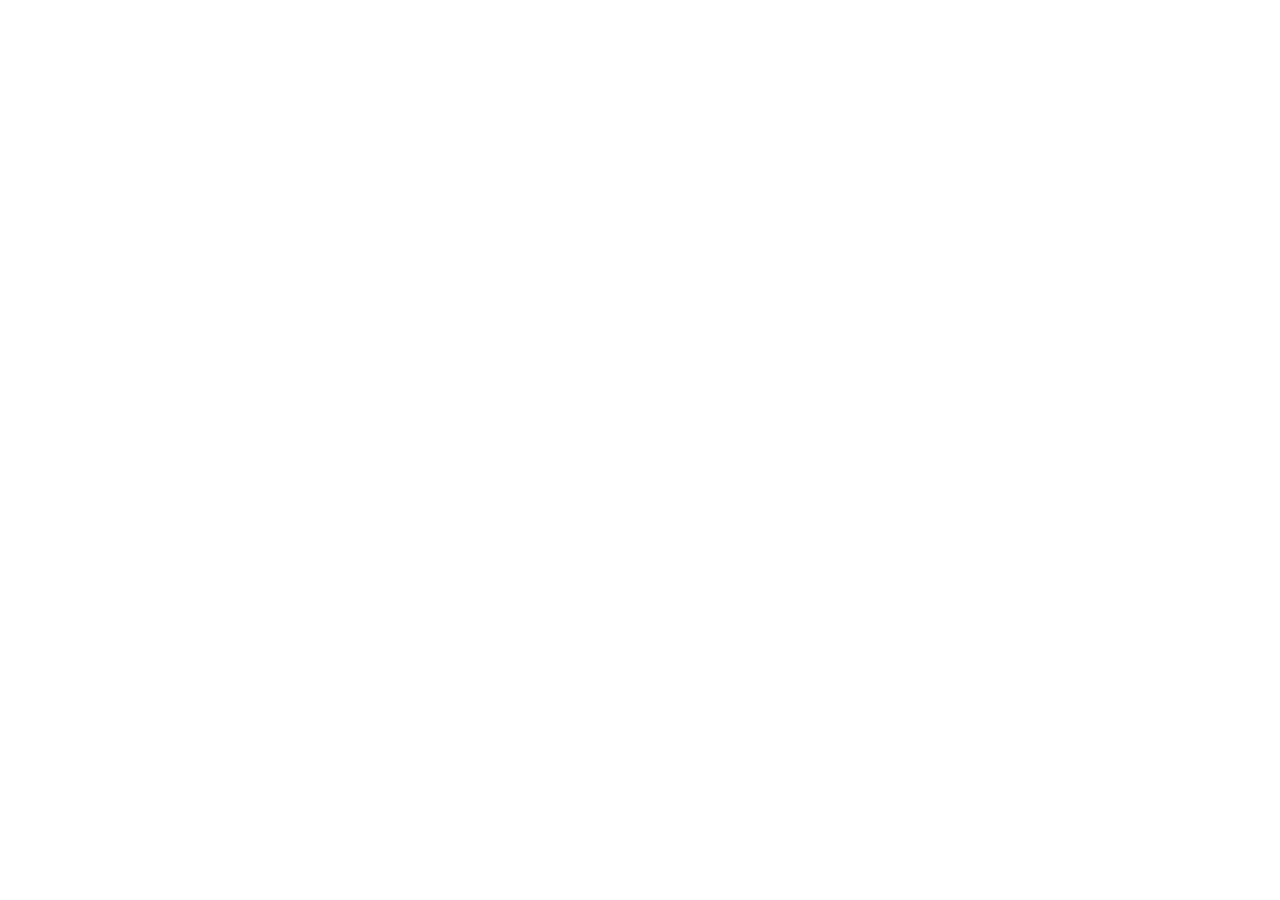
==== genuine-website/practice/01-header.html @ a777c0b2 "ファーストコミット" ====
<!DOCTYPE html>
<html lang="ja">
    <head>
        <meta http-equiv="Content-Type" content="text/html; charset=UTF-8" />
        <meta name="viewport" content="width=device-width, initial-scale=1" />

        <!-------------------------- 電話番号の自動検出 -------------------------->
        <meta name="format-detection" content="telephone=no" />
        <!--------------------------  Webサイト内電話番号がSkyp置換制御 -------------------------->
        <meta name="SKYPE_TOOLBAR" content="SKYPE_TOOLBAR_PARSER_COMPATIBLE" />

        <!--------------------------  meta情報 -------------------------->
        <title>撮影代行をお探しならスタラボの「CGフォトリアル」｜スタラボ</title>
        <meta name="description" content="写真は「撮影する」時代から「CGで作る」時代へ。スタラボのCGフォトリアルは、御社の商品、オフィスなどの写真をCGで再現し、画像として納品するサービスです。" />


        <!--------------------------  CSS -------------------------->
        <link rel="stylesheet" type="text/css" href="./css/vendors/reset.css" />
        <link rel="stylesheet" type="text/css" href="./css/vendors/splide.min.css">
        <link rel="stylesheet" type="text/css" href="./css/style.css" />







    </head>
    <body id="page-top">

    <!-------------------------- ▼ header // start -------------------------->
    <header class="header">

    </header><!-- end .header -->
    <!-------------------------- ▲ header // end -------------------------->



    <!-------------------------- text --------------------------

    <li>：あらゆるスタジオやロケーションをCG化
    <li>：実際の撮影写真より圧倒的にグラフィカル
    <li>：幅広い業界や商材の成果UPに貢献
    <div class="sentence">:御社のこれまでの撮影コストが大幅削減でき、撮影を越えるクオリティの商材写真が完成。従来の撮影をCGに置き換える絶好の機会をぜひ、弊社へ。

   ---------------------------------------------------->


	
 
    <!--------------------------  JavaScript -------------------------->
    <script src="./js/splide.min.js"></script>
    <script src="./js/splide-setting.js"></script>
    <script src="./js/gsap.min.js"></script>
	<script src="./js/SplitText.min.js"></script>
	<script src="./js/ScrollTrigger.min.js"></script>
	<!-- <script src="./js/animation-base.js"></script> -->



    <!-------------------------- ▼ base // start -------------------------->
    <section class="base">
        <div class="container">
        </div><!-- end .container -->
    </section><!-- end .base --> 
    <!-------------------------- ▲ base // end -------------------------->



	



    </body>
</html>
---- genuine-website/practice/css/style.css ----
@charset "UTF-8";
/* 基本設定 */
/*============================================
	― 変数設定
=============================================*/
@font-face {
  font-family: "Shippori Mincho";
  src: url("../webfonts/Subset-ShipporiMincho-Medium.woff2") format("woff2"), url("../webfonts/Subset-ShipporiMincho-Medium.woff") format("woff");
  font-weight: 500;
  font-style: normal;
  font-display: swap;
}
@font-face {
  font-family: "Shippori Mincho";
  src: url("../webfonts/Subset-ShipporiMincho-SemiBold.woff2") format("woff2"), url("../webfonts/Subset-ShipporiMincho-SemiBold.woff") format("woff");
  font-weight: 600;
  font-style: normal;
  font-display: swap;
}
@font-face {
  font-family: "Cinzel";
  src: url("../webfonts/Cinzel-Medium.woff2") format("woff2"), url("../webfonts/Cinzel-Medium.woff") format("woff");
  font-weight: 500;
  font-style: normal;
  font-display: swap;
}
@font-face {
  font-family: "Cinzel";
  src: url("../webfonts/Cinzel-SemiBold.woff2") format("woff2"), url("../webfonts/Cinzel-SemiBold.woff") format("woff");
  font-weight: 600;
  font-style: normal;
  font-display: swap;
}
/*===================================================================================================
□ □ □ □ □ □ □ □ □ □ □ □ □ □ □ □ □ □ □ □ □ □ □ □ □ □ □ □ □ □ □ □ □ □ □ □ □ □ □ □ □ □ □ □ □ □ □ □ □ □ □ 

〇 GLOBAL 〇

□ □ □ □ □ □ □ □ □ □ □ □ □ □ □ □ □ □ □ □ □ □ □ □ □ □ □ □ □ □ □ □ □ □ □ □ □ □ □ □ □ □ □ □ □ □ □ □ □ □ □ 
====================================================================================================*/
/*============================================
	― PC表示
=============================================*/
.pc-disblock {
  display: block;
}

.pc-disline {
  display: inline;
}

.pc-dislineblock {
  display: inline-block;
}

.pc-none {
  display: none;
}

.sp-disblock {
  display: none;
}

.sp-disline {
  display: none;
}

.sp-dislineblock {
  display: none;
}

/*============================================
      ― スマホ表示切り替え
  =============================================*/
@media screen and (max-width: 769px) {
  .pc-disblock {
    display: none;
  }
  .pc-disline {
    display: none;
  }
  .pc-dislineblock {
    display: none;
  }
  .sp-disblock {
    display: block;
  }
  .sp-disline {
    display: inline;
  }
  .sp-dislineblock {
    display: inline-block;
  }
  .sp-none {
    display: none;
  }
}
body {
  font-family: "Shippori Mincho";
  letter-spacing: 1px;
}

/**********************************************************************************
□ □ □ □ □ □ □ □ □ □ □ □ □ □ □ □ □ □ □ □ □ □ □ □ □ □ □ □ □ □ □ □ □ □ □ □ □ □ □ □ □  

◆	Stylesheet: 1024px～1280px(iPad縦からiPad横)までのモニタで適用	◆

start----------------------------------------------------------------------------*/
/* 1024px～1280px responsive-close



/**********************************************************************************
□ □ □ □ □ □ □ □ □ □ □ □ □ □ □ □ □ □ □ □ □ □ □ □ □ □ □ □ □ □ □ □ □ □ □ □ □ □ □ □ □  

◆	Stylesheet: 768px～1023px(iPad縦からiPad横)までのモニタで適用	◆

start----------------------------------------------------------------------------*/
/* 768px～1023px responsive-closed */
/*end ----------------------------------------------------------------------------
□ □ □ □ □ □ □ □ □ □ □ □ □ □ □ □ □ □ □ □ □ □ □ □ □ □ □ □ □ □ □ □ □ □ □ □ □ □ □ □ □ 
**********************************************************************************/
/**********************************************************************************
 □ □ □ □ □ □ □ □ □ □ □ □ □ □ □ □ □ □ □ □ □ □ □ □ □ □ □ □ □ □ □ □ □ □ □ □ □ □ □ □ □ 

◆	Stylesheet: 767pxまで(スマホ)のモニタで適用	◆

□ □ □ □ □ □ □ □ □ □ □ □ □ □ □ □ □ □ □ □ □ □ □ □ □ □ □ □ □ □ □ □ □ □ □ □ □ □ □ □ □ 
start----------------------------------------------------------------------------*/
/* 767px responsive-closed */
/*end ----------------------------------------------------------------------------
□ □ □ □ □ □ □ □ □ □ □ □ □ □ □ □ □ □ □ □ □ □ □ □ □ □ □ □ □ □ □ □ □ □ □ □ □ □ □ □ □ 
**********************************************************************************/
/* modules */
/*===================================================================================================
□ □ □ □ □ □ □ □ □ □ □ □ □ □ □ □ □ □ □ □ □ □ □ □ □ □ □ □ □ □ □ □ □ □ □ □ □ □ □ □ □ □ □ □ □ □ □ □ □ □ □ 

〇 HEADER 〇

□ □ □ □ □ □ □ □ □ □ □ □ □ □ □ □ □ □ □ □ □ □ □ □ □ □ □ □ □ □ □ □ □ □ □ □ □ □ □ □ □ □ □ □ □ □ □ □ □ □ □ 
====================================================================================================*/
/**********************************************************************************
□ □ □ □ □ □ □ □ □ □ □ □ □ □ □ □ □ □ □ □ □ □ □ □ □ □ □ □ □ □ □ □ □ □ □ □ □ □ □ □ □  

◆	Stylesheet: 1024px～1280px(iPad縦からiPad横)までのモニタで適用	◆

start----------------------------------------------------------------------------*/
@media screen and (min-width: 1024px) and (max-width: 1280px) {
  .header .container {
    max-width: 1920px;
    margin: 0 auto 0;
  }
  .header .container nav {
    padding: 30px 2% 0 2%;
  }
  .header .container nav .logo {
    line-height: 0;
    width: 170px;
  }
  .header .container nav ul li {
    margin: 0 20px 0 0;
  }
  .header .container nav ul li a {
    letter-spacing: 2px;
    font-size: 19px;
    padding: 0 0 0 0;
  }
  .header .container nav ul li:last-child {
    margin: 0 0 0 0;
  }
  .header .container nav h1 {
    display: none;
  }
  .header .container .first-view {
    margin: 20px 0 0 0;
    padding: 0 0 0 3%;
  }
  .header .container .first-view .text {
    width: calc(100% - 50vw);
    padding: 50px 0 0 0;
  }
  .header .container .first-view .text h2 .catch {
    line-height: 1.25;
    letter-spacing: 5px;
    font-size: 80px;
  }
  .header .container .first-view .text h1 .catch {
    letter-spacing: 2px;
    font-size: 28px;
  }
  .header .container .first-view .text ul {
    margin: 30px 0 0 0;
  }
  .header .container .first-view .text ul li {
    background-size: 19px auto;
    font-size: 19px;
    padding: 5px 20px 5px 30px;
  }
  .header .container .first-view .text .sentence {
    margin: 10px 0 0 0;
  }
  .header .container .first-view .text .sentence p {
    line-height: 2;
    font-size: 17px;
    padding: 10px 0 10px 0;
  }
  .header .container .first-view .splide {
    position: relative;
    width: 50vw;
  }
  .header .container .first-view .splide .splide__track .splide__list .splide__slide .thumb {
    right: -5vw;
    top: 0;
    width: 50vw;
    height: 50vw;
  }
  .header .container .first-view .splide .splide__track .splide__list .splide__slide .thumb img {
    -o-object-fit: cover;
       object-fit: cover;
    width: 100%;
    height: 100%;
  }
  .header .container .first-view .splide .splide__track .splide__list .splide__slide.is-active .thumb img {
    transform: scale(1.15);
    transition-delay: 0s;
  }
} /* 1024px～1280px responsive-close



/**********************************************************************************
□ □ □ □ □ □ □ □ □ □ □ □ □ □ □ □ □ □ □ □ □ □ □ □ □ □ □ □ □ □ □ □ □ □ □ □ □ □ □ □ □  

◆	Stylesheet: 768px～1023px(iPad縦からiPad横)までのモニタで適用	◆

start----------------------------------------------------------------------------*/
@media screen and (min-width: 768px) and (max-width: 1023px) {
  .header .container {
    max-width: 1920px;
    margin: 0 auto 0;
  }
  .header .container nav {
    padding: 30px 2% 0 2%;
  }
  .header .container nav .logo {
    line-height: 0;
    width: 170px;
  }
  .header .container nav ul {
    display: none;
  }
  .header .container nav h1 {
    display: block;
  }
  .header .container nav h1 .catch {
    font-size: 17px;
  }
  .header .container .first-view {
    margin: 20px 0 0 0;
    padding: 0 0 0 3%;
  }
  .header .container .first-view .text {
    width: calc(100% - 50vw);
    padding: 50px 0 0 0;
  }
  .header .container .first-view .text h2 .catch {
    line-height: 1.25;
    letter-spacing: 5px;
    font-size: 60px;
  }
  .header .container .first-view .text h1 .catch {
    letter-spacing: 2px;
    font-size: 26px;
  }
  .header .container .first-view .text ul {
    width: 120%;
    margin: 30px 0 0 0;
  }
  .header .container .first-view .text ul li {
    background-size: 18px auto;
    font-size: 18px;
    padding: 5px 20px 5px 28px;
  }
  .header .container .first-view .text .sentence {
    margin: 10px 0 0 0;
  }
  .header .container .first-view .text .sentence p {
    line-height: 2;
    font-size: 16px;
    padding: 10px 0 10px 0;
  }
  .header .container .first-view .splide {
    position: relative;
    width: 50vw;
  }
  .header .container .first-view .splide .splide__track .splide__list .splide__slide .thumb {
    right: -5vw;
    top: 0;
    width: 50vw;
    height: 50vw;
  }
  .header .container .first-view .splide .splide__track .splide__list .splide__slide .thumb img {
    -o-object-fit: cover;
       object-fit: cover;
    width: 100%;
    height: 100%;
  }
  .header .container .first-view .splide .splide__track .splide__list .splide__slide.is-active .thumb img {
    transform: scale(1.15);
    transition-delay: 0s;
  }
} /* 768px～1023px responsive-closed */
/*end ----------------------------------------------------------------------------
□ □ □ □ □ □ □ □ □ □ □ □ □ □ □ □ □ □ □ □ □ □ □ □ □ □ □ □ □ □ □ □ □ □ □ □ □ □ □ □ □ 
**********************************************************************************/
/**********************************************************************************
 □ □ □ □ □ □ □ □ □ □ □ □ □ □ □ □ □ □ □ □ □ □ □ □ □ □ □ □ □ □ □ □ □ □ □ □ □ □ □ □ □ 

◆	Stylesheet: 767pxまで(スマホ)のモニタで適用	◆

□ □ □ □ □ □ □ □ □ □ □ □ □ □ □ □ □ □ □ □ □ □ □ □ □ □ □ □ □ □ □ □ □ □ □ □ □ □ □ □ □ 
start----------------------------------------------------------------------------*/
@media screen and (max-width: 767px) {
  .header .container {
    max-width: 1920px;
    margin: 0 auto 0;
  }
  .header .container nav {
    padding: 20px 3% 0 3%;
  }
  .header .container nav .logo {
    line-height: 0;
    width: 35vw;
  }
  .header .container nav ul {
    display: none;
  }
  .header .container nav h1 {
    display: block;
  }
  .header .container nav h1 .catch {
    line-height: 1.3;
    font-size: 4vw;
  }
  .header .container .first-view {
    display: block;
    margin: 20px 0 0 0;
    padding: 0 0 0 0;
  }
  .header .container .first-view .text {
    width: calc(100% - 0vw);
    padding: 20px 4% 0 4%;
  }
  .header .container .first-view .text h2 .catch {
    line-height: 1.25;
    letter-spacing: 5px;
    font-size: 12vw;
  }
  .header .container .first-view .text h1 .catch {
    letter-spacing: 2px;
    font-size: 6.5vw;
  }
  .header .container .first-view .text ul {
    width: 120%;
    margin: 30px 0 0 0;
  }
  .header .container .first-view .text ul li {
    background-size: 4vw auto;
    letter-spacing: 0;
    font-size: 4.35vw;
    padding: 5px 20px 5px 4.5vw;
  }
  .header .container .first-view .text .sentence {
    margin: 10px 0 0 0;
  }
  .header .container .first-view .text .sentence p {
    line-height: 2;
    font-size: 4vw;
    padding: 10px 0 10px 0;
  }
  .header .container .first-view .splide {
    position: relative;
    width: 90vw;
    margin: 0 auto 0;
  }
  .header .container .first-view .splide .splide__track .splide__list .splide__slide .thumb {
    right: 0;
    top: 0;
    width: 90vw;
    height: 90vw;
  }
  .header .container .first-view .splide .splide__track .splide__list .splide__slide .thumb img {
    -o-object-fit: cover;
       object-fit: cover;
    width: 100%;
    height: 100%;
  }
  .header .container .first-view .splide .splide__track .splide__list .splide__slide.is-active .thumb img {
    transform: scale(1.15);
    transition-delay: 0s;
  }
} /* 767px responsive-closed */
/*end ----------------------------------------------------------------------------
□ □ □ □ □ □ □ □ □ □ □ □ □ □ □ □ □ □ □ □ □ □ □ □ □ □ □ □ □ □ □ □ □ □ □ □ □ □ □ □ □ 
**********************************************************************************//*# sourceMappingURL=style.css.map */
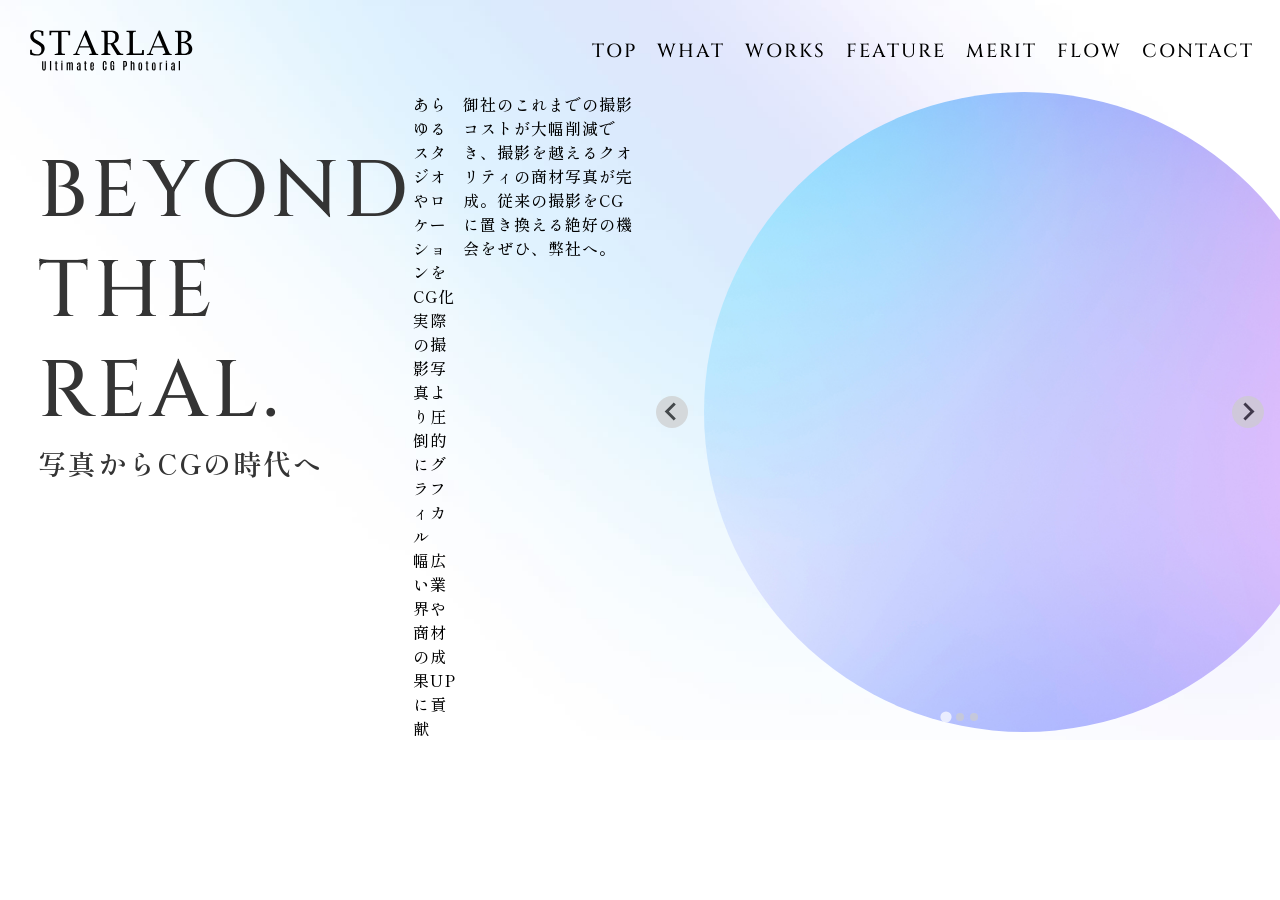
==== commit 28d5396a: "0317進捗" ====
--- a/genuine-website/practice/01-header.html
+++ b/genuine-website/practice/01-header.html
@@ -30,7 +30,50 @@
 
     <!-------------------------- ▼ header // start -------------------------->
     <header class="header">
-
+        <div class="container">
+            <nav>
+                <div class="logo"><img src="./images/logo.svg" alt="STARLAB"></div>
+                <ul>
+                    <li><a href="#page-top">TOP</a></li>
+                    <li><a href="#what">WHAT</a></li>
+                    <li><a href="#works">WORKS</a></li>
+                    <li><a href="#feature">FEATURE</a></li>
+                    <li><a href="#merit">MERIT</a></li>
+                    <li><a href="#flow">FLOW</a></li>
+                    <li><a href="#contact">CONTACT</a></li>
+                </ul>
+                <h1>
+                    <div class="catch">スタラボの3DCG画像<br>制作サービス</div>
+                </h1>
+            </nav>
+            <div class="first-view">
+                <div class="splide" role="group" aria-label="ズームしながらフェード">
+                    <div class="splide__track">
+                        <div class="splide__list">
+                            <div class="splide__slide">
+                                <div class="thumb"><img src="./images/first-view-thumb01.jpg" alt="*" width="1400px" height="1000px"></div>
+                            </div>
+                            <div class="splide__slide">
+                                <div class="thumb"><img src="./images/first-view-thumb02.jpg" alt="*" width="1400px" height="1000px"></div>
+                            </div>
+                            <div class="splide__slide">
+                                <div class="thumb"><img src="./images/first-view-thumb03.jpg" alt="*" width="1400px" height="1000px"></div>
+                            </div>
+                        </div>
+                    </div>
+                </div>
+                <div class="sentence"><p>御社のこれまでの撮影コストが大幅削減でき、撮影を越えるクオリティの商材写真が完成。従来の撮影をCGに置き換える絶好の機会をぜひ、弊社へ。</p></div>
+                <ul>
+                    <li>あらゆるスタジオやロケーションをCG化</li>
+                    <li>実際の撮影写真より圧倒的にグラフィカル</li>
+                    <li>幅広い業界や商材の成果UPに貢献</li>
+                </ul>
+                <div class="text">
+                    <h2><div class="catch">BEYOND<br>THE REAL.</div></h2>
+                    <h1><div class="catch">写真からCGの時代へ</div></h1>
+                </div>
+            </div>
+        </div>
     </header><!-- end .header -->
     <!-------------------------- ▲ header // end -------------------------->
 
--- a/genuine-website/practice/css/style.css
+++ b/genuine-website/practice/css/style.css
@@ -139,6 +139,87 @@
 
 □ □ □ □ □ □ □ □ □ □ □ □ □ □ □ □ □ □ □ □ □ □ □ □ □ □ □ □ □ □ □ □ □ □ □ □ □ □ □ □ □ □ □ □ □ □ □ □ □ □ □ 
 ====================================================================================================*/
+header {
+  overflow: hidden;
+  background: url(../images/header-bg.jpg) no-repeat 0 0;
+  background-size: cover;
+}
+header .container {
+  max-width: 1920px;
+  margin: 0 auto 0;
+}
+header .container .first-view {
+  display: flex;
+  align-items: flex-start;
+  flex-direction: row-reverse;
+  margin: 20px 0 0 0;
+  padding: 0 0 0 3%;
+}
+header .container .first-view .text {
+  color: #343434;
+  width: calc(100% - 50vw);
+  padding: 50pc 0 0 0;
+}
+header .container .first-view .text h2 .catch {
+  font-family: "Cinzel";
+  font-weight: 500;
+  line-height: 1.25;
+  font-size: 85px;
+}
+header .container .first-view .text h1 .catch {
+  font-weight: 600;
+  letter-spacing: 2px;
+  font-size: 32px;
+}
+header .container .first-view .text ul {
+  margin: 30px 0 0 0;
+}
+header .container .first-view .text ul li {
+  background: url(../images/verify.svg) no-repeat 0 center;
+  background-size: 20px auto;
+  font-size: 20px;
+  padding: 5px 20px 5px 30px;
+}
+header .container .first-view .text .sentence {
+  margin: 10px 0 0 0;
+}
+header .container .first-view .text .sentence p {
+  line-height: 2;
+  font-size: 18px;
+  padding: 10px 0 10px 0;
+}
+header .container nav {
+  display: flex;
+  align-items: center;
+  justify-content: space-between;
+  padding: 30px 2% 0 2%;
+}
+header .container nav .logo {
+  line-height: 0;
+  width: 200px;
+}
+header .container nav ul {
+  display: flex;
+  align-items: center;
+}
+header .container nav ul li {
+  margin: 0 30px 0 0;
+}
+header .container nav ul li a {
+  color: #000000;
+  font-family: "Cinzel";
+  font-weight: 500;
+  letter-spacing: 2px;
+  font-size: 22px;
+  padding: 0 0 0 0;
+}
+header .container nav ul li:last-child {
+  margin: 0 0 0 0;
+}
+header .container nav h1 {
+  display: none;
+}
+
 /**********************************************************************************
 □ □ □ □ □ □ □ □ □ □ □ □ □ □ □ □ □ □ □ □ □ □ □ □ □ □ □ □ □ □ □ □ □ □ □ □ □ □ □ □ □  
 
@@ -174,6 +255,34 @@
   .header .container .first-view {
     margin: 20px 0 0 0;
     padding: 0 0 0 3%;
+  }
+  .header .container .first-view .splide {
+    width: 50vw;
+  }
+  .header .container .first-view .splide .splide__track {
+    width: 100%;
+  }
+  .header .container .first-view .splide .splide__track .splide__list {
+    width: 100%;
+  }
+  .header .container .first-view .splide .splide__track .splide__list .splide__slide {
+    width: 100%;
+  }
+  .header .container .first-view .splide .splide__track .splide__list .splide__slide .thumb {
+    overflow: hidden;
+    position: relative;
+    right: -5vw;
+    border-radius: 50%;
+    width: 50vw;
+    height: 50vw;
+  }
+  .header .container .first-view .splide .splide__track .splide__list .splide__slide .thumb img {
+    border-radius: 50%;
+    transition: 8s ease-out;
+    -o-object-fit: cover;
+       object-fit: cover;
+    width: 100%;
+    height: 100%;
   }
   .header .container .first-view .text {
     width: calc(100% - 50vw);
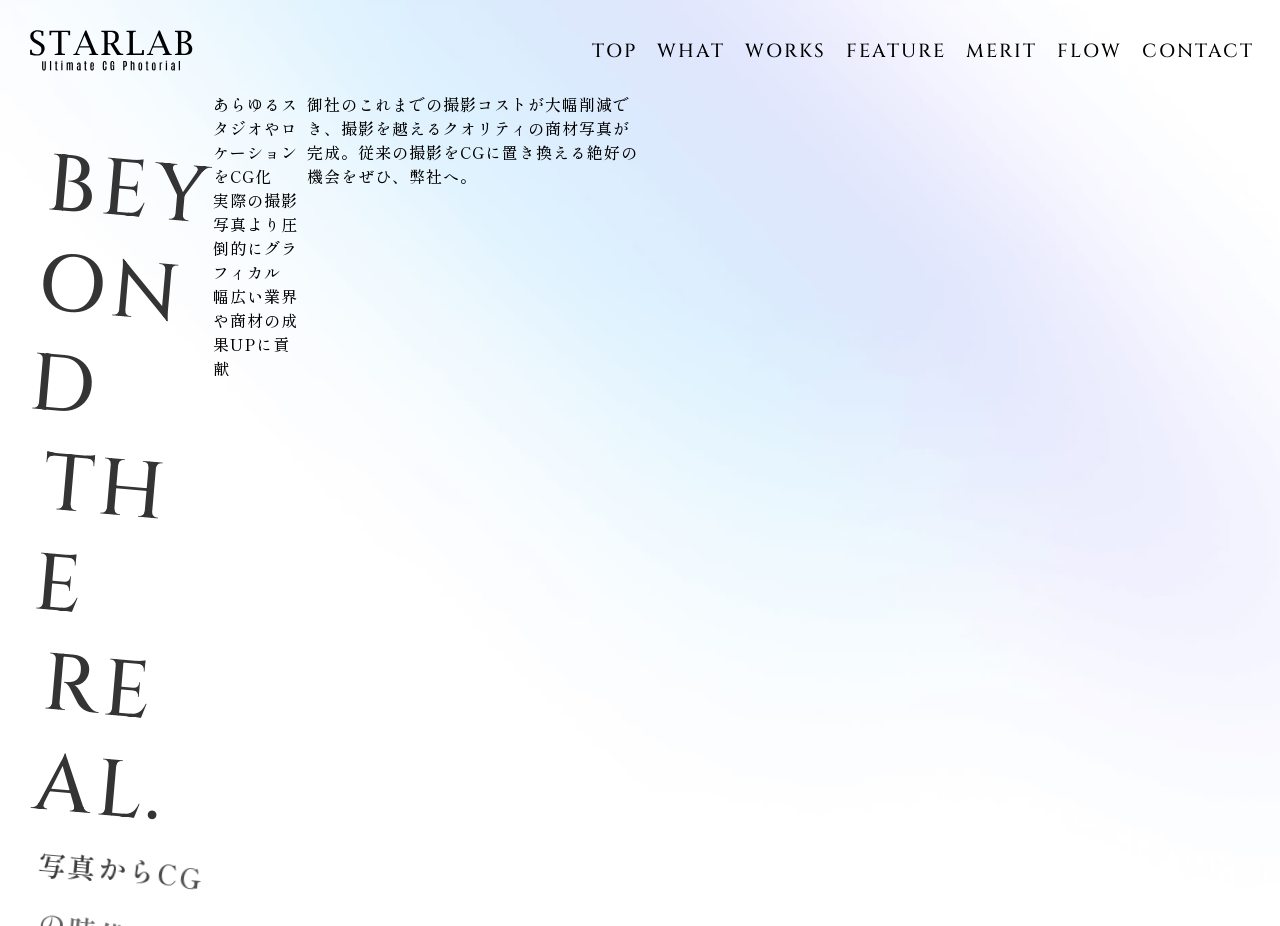
==== commit 0a2838cc: "0323進捗" ====
--- a/genuine-website/practice/01-header.html
+++ b/genuine-website/practice/01-header.html
@@ -97,7 +97,7 @@
     <script src="./js/gsap.min.js"></script>
 	<script src="./js/SplitText.min.js"></script>
 	<script src="./js/ScrollTrigger.min.js"></script>
-	<!-- <script src="./js/animation-base.js"></script> -->
+	<script src="./js/animation-base.js"></script>
 
 
 
--- a/genuine-website/practice/css/style.css
+++ b/genuine-website/practice/css/style.css
@@ -511,4 +511,304 @@
 } /* 767px responsive-closed */
 /*end ----------------------------------------------------------------------------
 □ □ □ □ □ □ □ □ □ □ □ □ □ □ □ □ □ □ □ □ □ □ □ □ □ □ □ □ □ □ □ □ □ □ □ □ □ □ □ □ □ 
+**********************************************************************************/
+/*===================================================================================================
+□ □ □ □ □ □ □ □ □ □ □ □ □ □ □ □ □ □ □ □ □ □ □ □ □ □ □ □ □ □ □ □ □ □ □ □ □ □ □ □ □ □ □ □ □ □ □ □ □ □ □ 
+
+〇 SECTION TITLE 〇
+
+□ □ □ □ □ □ □ □ □ □ □ □ □ □ □ □ □ □ □ □ □ □ □ □ □ □ □ □ □ □ □ □ □ □ □ □ □ □ □ □ □ □ □ □ □ □ □ □ □ □ □ 
+====================================================================================================*/
+.what {
+  overflow: hidden;
+  position: relative;
+  margin: 30px 0 0 0;
+  padding: 40px 0 40px 0;
+}
+.what .bg-image {
+  position: absolute;
+  z-index: 1;
+  left: 50%;
+  top: 50%;
+  transform: translate(-50%, -50%);
+  width: 100%;
+  height: 100%;
+}
+.what .bg-image img {
+  -o-object-fit: cover;
+     object-fit: cover;
+  width: 100%;
+  height: 100%;
+}
+.what .bg-color {
+  position: absolute;
+  z-index: 100;
+  opacity: 0.85;
+  left: 0;
+  top: 0;
+  background: linear-gradient(90deg, rgb(32, 32, 32) 0%, rgb(0, 0, 0) 100%);
+  mix-blend-mode: multiply;
+  width: 100%;
+  height: 100%;
+}
+
+/**********************************************************************************
+□ □ □ □ □ □ □ □ □ □ □ □ □ □ □ □ □ □ □ □ □ □ □ □ □ □ □ □ □ □ □ □ □ □ □ □ □ □ □ □ □  
+
+◆	Stylesheet: 1024px～1280px(iPad縦からiPad横)までのモニタで適用	◆
+
+start----------------------------------------------------------------------------*/
+@media screen and (min-width: 1024px) and (max-width: 1280px) {
+  .what {
+    margin: 30px 0 0 0;
+    padding: 40px 0 40px 0;
+  }
+  .what .bg-image img {
+    -o-object-fit: cover;
+       object-fit: cover;
+    width: 100%;
+    height: 100%;
+  }
+  .what .bg-color {
+    z-index: 2;
+    opacity: 0.85;
+  }
+  .what .back p {
+    line-height: 1.25;
+    opacity: 0.6;
+    letter-spacing: 5px;
+    font-size: 70px;
+  }
+  .what .container {
+    max-width: 100%;
+    margin: 20px auto 0;
+  }
+  .what .container .mark-wrapper {
+    width: 520px;
+  }
+  .what .container .mark-wrapper ul {
+    margin: 20px 0 0 0;
+  }
+  .what .container .mark-wrapper ul li {
+    width: 180px;
+    height: 180px;
+    margin: 0 20px 0 0;
+  }
+  .what .container .mark-wrapper ul li::after {
+    left: 0;
+    top: 0;
+    width: 100%;
+    height: 100%;
+  }
+  .what .container .mark-wrapper ul li p {
+    font-size: 20px;
+  }
+  .what .container .mark-wrapper ul li.cg {
+    width: 100px;
+  }
+  .what .container .mark-wrapper ul li.cg p {
+    font-size: 50px;
+  }
+  .what .container .mark-wrapper ul li.cg::after {
+    display: none;
+  }
+  .what .container .mark-wrapper ul li:last-child {
+    margin: 0 0 0 0;
+  }
+  .what .container .text {
+    width: calc(100% - 520px);
+    padding: 0 25px 0 25px;
+  }
+  .what .container .text h2 .catch {
+    font-size: 40px;
+  }
+  .what .container .text .sentence {
+    margin: 30px 0 0 0;
+  }
+  .what .container .text .sentence p {
+    line-height: 2;
+    letter-spacing: 1px;
+    font-size: 17px;
+    padding: 25px 0 25px 0;
+  }
+} /* 1024px～1280px responsive-close
+
+
+
+/**********************************************************************************
+□ □ □ □ □ □ □ □ □ □ □ □ □ □ □ □ □ □ □ □ □ □ □ □ □ □ □ □ □ □ □ □ □ □ □ □ □ □ □ □ □  
+
+◆	Stylesheet: 768px～1023px(iPad縦からiPad横)までのモニタで適用	◆
+
+start----------------------------------------------------------------------------*/
+@media screen and (min-width: 768px) and (max-width: 1023px) {
+  .what {
+    margin: 30px 0 0 0;
+    padding: 40px 0 40px 0;
+  }
+  .what .bg-image img {
+    -o-object-fit: cover;
+       object-fit: cover;
+    width: 100%;
+    height: 100%;
+  }
+  .what .bg-color {
+    z-index: 2;
+    opacity: 0.85;
+  }
+  .what .back p {
+    line-height: 1.25;
+    opacity: 0.6;
+    letter-spacing: 5px;
+    font-size: 70px;
+  }
+  .what .container {
+    display: block;
+    max-width: 100%;
+    margin: 20px auto 0;
+  }
+  .what .container .mark-wrapper {
+    width: 520px;
+    margin: 0 auto 0;
+  }
+  .what .container .mark-wrapper ul {
+    margin: 20px 0 0 0;
+  }
+  .what .container .mark-wrapper ul li {
+    width: 180px;
+    height: 180px;
+    margin: 0 20px 0 0;
+  }
+  .what .container .mark-wrapper ul li::after {
+    left: 0;
+    top: 0;
+    width: 100%;
+    height: 100%;
+  }
+  .what .container .mark-wrapper ul li p {
+    font-size: 20px;
+  }
+  .what .container .mark-wrapper ul li.cg {
+    width: 100px;
+  }
+  .what .container .mark-wrapper ul li.cg p {
+    font-size: 50px;
+  }
+  .what .container .mark-wrapper ul li.cg::after {
+    display: none;
+  }
+  .what .container .mark-wrapper ul li:last-child {
+    margin: 0 0 0 0;
+  }
+  .what .container .text {
+    width: calc(100% - 0px);
+    padding: 30px 4% 0 4%;
+  }
+  .what .container .text h2 .catch {
+    text-align: center;
+    font-size: 40px;
+  }
+  .what .container .text .sentence {
+    margin: 20px 0 0 0;
+  }
+  .what .container .text .sentence p {
+    line-height: 2;
+    letter-spacing: 1px;
+    font-size: 17px;
+    padding: 25px 0 25px 0;
+  }
+} /* 768px～1023px responsive-closed */
+/*end ----------------------------------------------------------------------------
+□ □ □ □ □ □ □ □ □ □ □ □ □ □ □ □ □ □ □ □ □ □ □ □ □ □ □ □ □ □ □ □ □ □ □ □ □ □ □ □ □ 
+**********************************************************************************/
+/**********************************************************************************
+ □ □ □ □ □ □ □ □ □ □ □ □ □ □ □ □ □ □ □ □ □ □ □ □ □ □ □ □ □ □ □ □ □ □ □ □ □ □ □ □ □ 
+
+◆	Stylesheet: 767pxまで(スマホ)のモニタで適用	◆
+
+□ □ □ □ □ □ □ □ □ □ □ □ □ □ □ □ □ □ □ □ □ □ □ □ □ □ □ □ □ □ □ □ □ □ □ □ □ □ □ □ □ 
+start----------------------------------------------------------------------------*/
+@media screen and (max-width: 767px) {
+  .what {
+    margin: 30px 0 0 0;
+    padding: 20px 0 40px 0;
+  }
+  .what .bg-image img {
+    -o-object-fit: cover;
+       object-fit: cover;
+    width: 100%;
+    height: 100%;
+  }
+  .what .bg-color {
+    z-index: 2;
+    opacity: 0.85;
+  }
+  .what .back p {
+    line-height: 1.25;
+    opacity: 0.6;
+    letter-spacing: 3px;
+    font-size: 9vw;
+  }
+  .what .container {
+    display: block;
+    max-width: 100%;
+    margin: 20px auto 0;
+  }
+  .what .container .mark-wrapper {
+    width: 100%;
+    margin: 0 auto 0;
+  }
+  .what .container .mark-wrapper ul {
+    margin: 20px 0 0 0;
+  }
+  .what .container .mark-wrapper ul li {
+    position: relative;
+    width: 32vw;
+    height: 32vw;
+    margin: 0 2vw 0 0;
+  }
+  .what .container .mark-wrapper ul li::after {
+    left: 0;
+    top: 0;
+    width: 100%;
+    height: 100%;
+  }
+  .what .container .mark-wrapper ul li p {
+    font-size: 4vw;
+  }
+  .what .container .mark-wrapper ul li.cg {
+    width: 20vw;
+  }
+  .what .container .mark-wrapper ul li.cg p {
+    font-size: 10vw;
+  }
+  .what .container .mark-wrapper ul li.cg::after {
+    display: none;
+  }
+  .what .container .mark-wrapper ul li:last-child {
+    margin: 0 0 0 0;
+  }
+  .what .container .mark-wrapper ul:nth-child(3) {
+    margin: -20px 0 0 0;
+  }
+  .what .container .text {
+    width: calc(100% - 0px);
+    padding: 30px 5% 0 5%;
+  }
+  .what .container .text h2 .catch {
+    text-align: center;
+    font-size: 7.25vw;
+  }
+  .what .container .text .sentence {
+    margin: 15px 0 0 0;
+  }
+  .what .container .text .sentence p {
+    line-height: 2;
+    letter-spacing: 1px;
+    font-size: 4vw;
+    padding: 20px 0 20px 0;
+  }
+} /* 767px responsive-closed */
+/*end ----------------------------------------------------------------------------
+□ □ □ □ □ □ □ □ □ □ □ □ □ □ □ □ □ □ □ □ □ □ □ □ □ □ □ □ □ □ □ □ □ □ □ □ □ □ □ □ □ 
 **********************************************************************************//*# sourceMappingURL=style.css.map */
